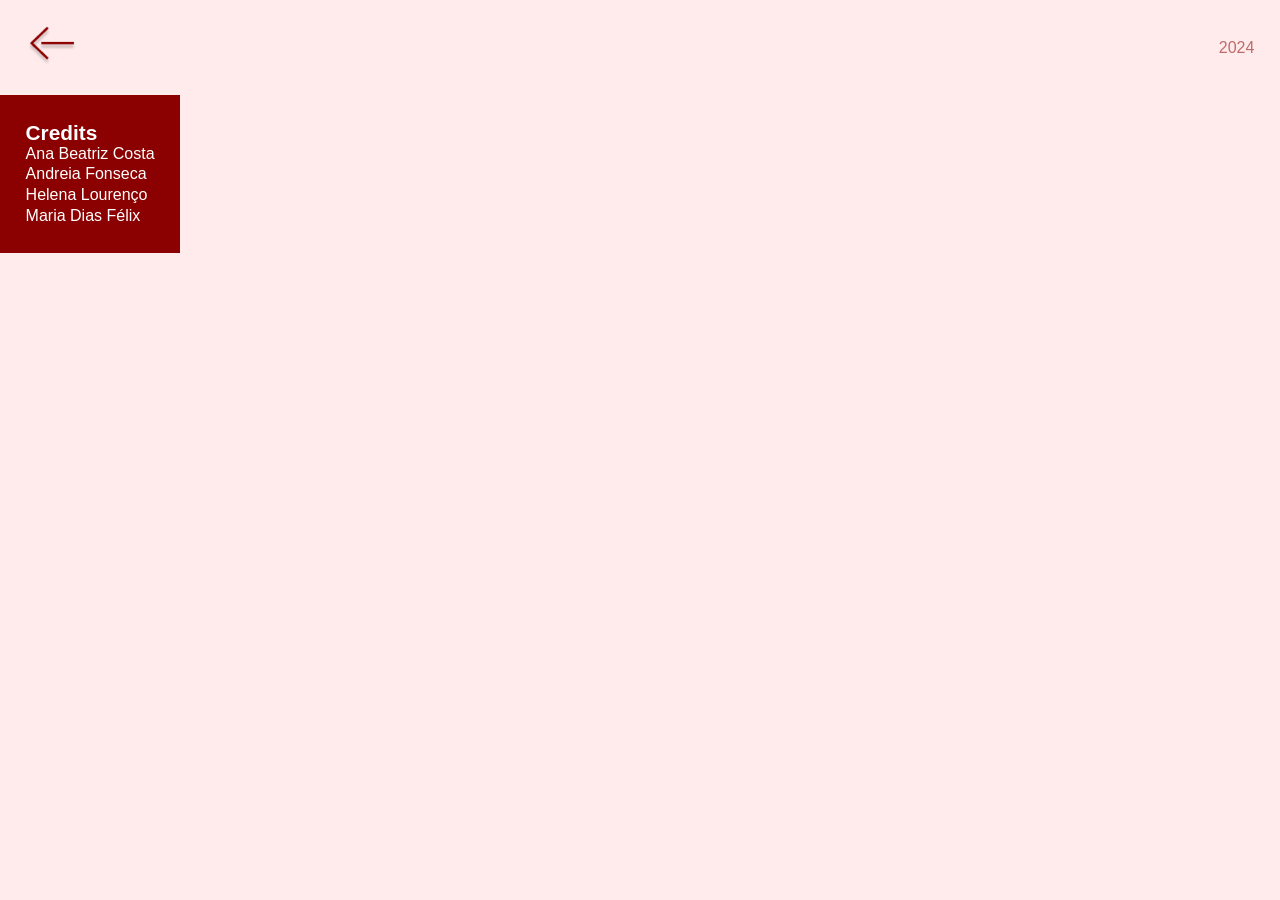
==== BUDDY.html @ 48abd118 "firs commit" ====
<!DOCTYPE html>
<html lang="en">
<head>
    <meta charset="UTF-8">
    <meta name="viewport" content="width=device-width, initial-scale=1.0">
    <title>salete correia</title>
    <link rel="stylesheet" href="BUDDY.css">
</head>

<body>
    <header>
        <div class="container">
            <div class="back"><a href="salete.html"><img src="photo/back.png" alt="seta"></a></div>
            <div class="ano">2024</div>
        </div>
    </header>

    <footer class="foot">
        <div class="credito">
            <b>Credits</b>
        </div>

        <div class="people">
            <li>Ana Beatriz Costa</li>
            <li>Andreia Fonseca</li>
            <li>Helena Lourenço</li>
            <li>Maria Dias Félix</li>
        </div>
    </footer>
</body>
</html>
---- BUDDY.css ----
body {
    background-color: #FFEBEB;
    display: grid;
    margin: 0%;
}

header {
    padding: 2%;
}

.container {
    display: grid;
    justify-content: space-between;
    align-items: center;
    grid-template-columns: auto auto;
    font-family: 'Arial', sans-serif;
    color: rgba(139, 0, 0, 0.55);
}
.container img {
    width: 80%;
}

.inicio {
    display: grid;
    row-gap: 10%;
    padding: 5%;
}

.title {
    display: grid;
    font-family: 'Italiana';
    font-size: 3rem;
    color: #ffffff;
    background-color: #8B0000;
    width: fit-content;
    padding-right: 1%;
    padding-left: 1%;
}

.oque {
    display: grid;
    color: #8B0000;
    font-family: 'Arial', sans-serif;
    font-size: 1.5rem;
}

footer {
    display: grid;
    justify-content: end;
    padding: 2%;
    font-family: 'Arial', sans-serif;
    color: #ffffff;
    background-color: #8B0000;
    width: fit-content;
}

.credito {
    font-size: 1.3rem;
}

li {
    list-style: none;
    margin-bottom: 2%;
}
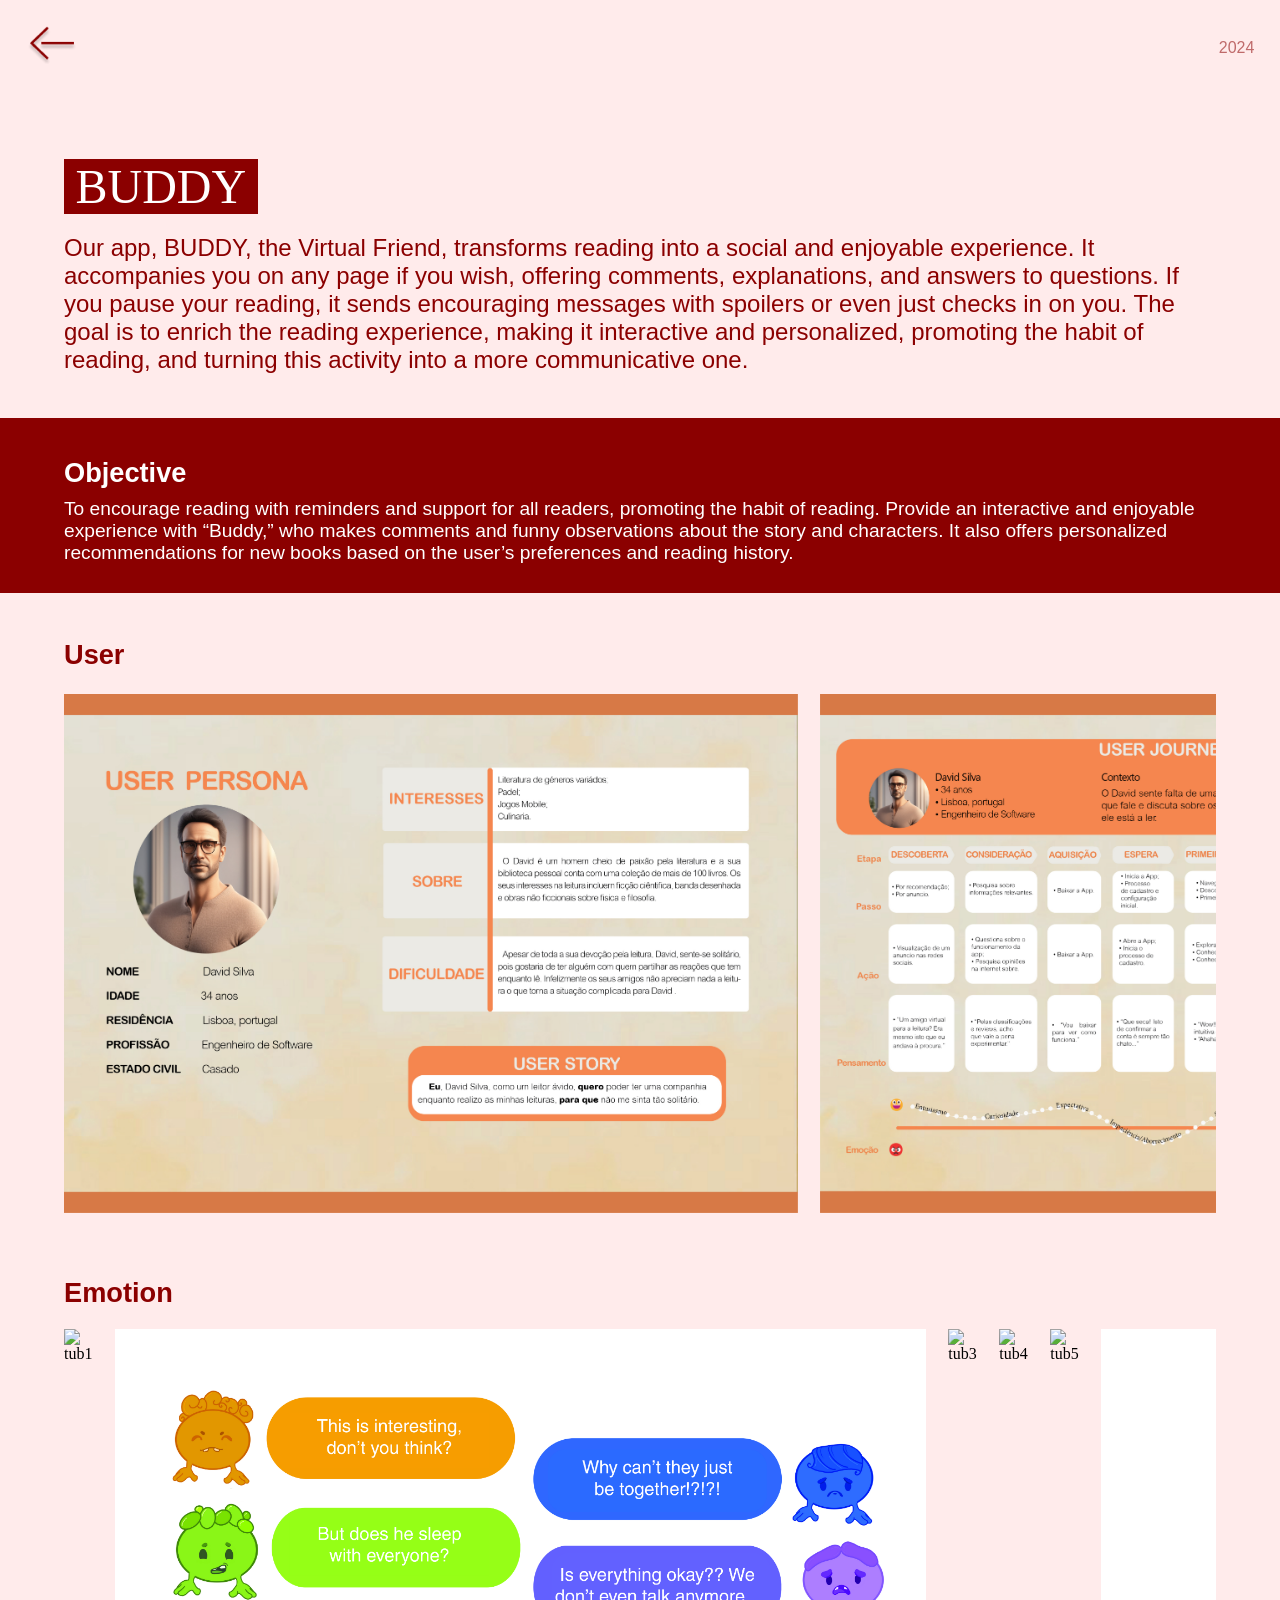
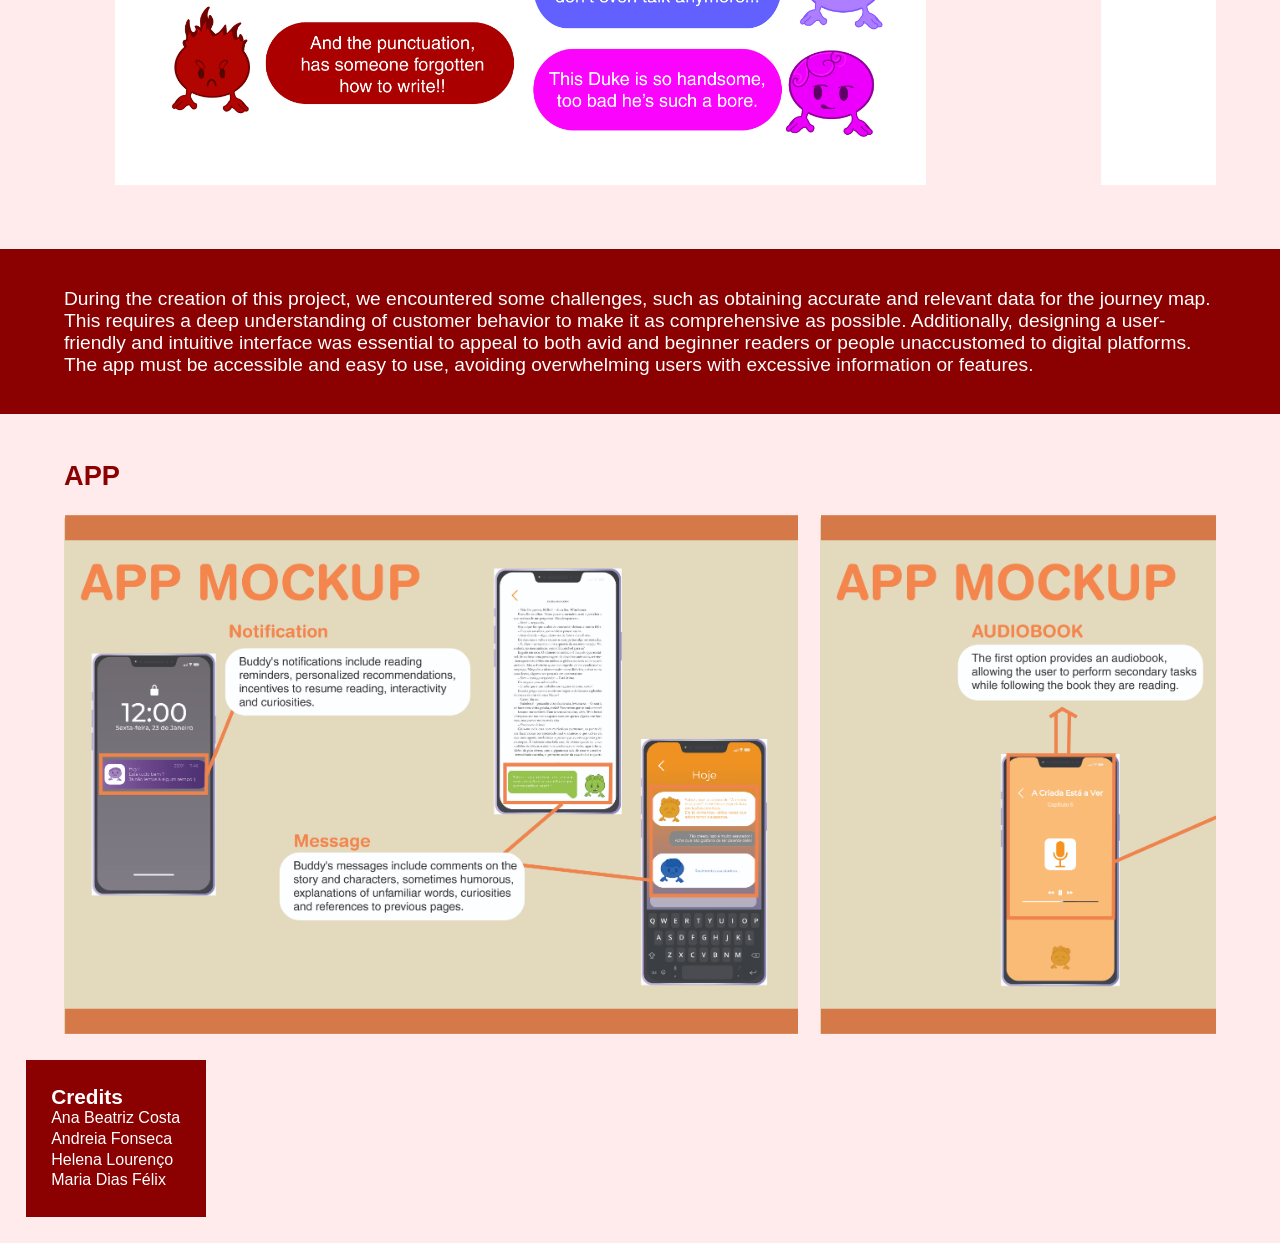
==== commit b2b2ede7: "new version" ====
--- a/BUDDY.html
+++ b/BUDDY.html
@@ -15,6 +15,76 @@
         </div>
     </header>
 
+    <section class="inicio">
+        <div class="title">
+            BUDDY
+        </div>
+        <div class="oque">
+            Our app, BUDDY, the Virtual Friend, transforms reading into a social and enjoyable experience. It accompanies you on any page if you wish, offering comments, explanations, and answers to questions. If you pause your reading, it sends encouraging messages with spoilers or even just checks in on you. The goal is to enrich the reading experience, making it interactive and personalized, promoting the habit of reading, and turning this activity into a more communicative one.
+        </div>
+    </section>
+
+    <section class="Objetivo">
+        <div class="inicio1">
+            <div class="objetivo1">
+                <b>Objective</b>
+            </div>
+    
+            <div class="objetivo2">
+                To encourage reading with reminders and support for all readers, promoting the habit of reading. Provide an interactive and enjoyable experience with “Buddy,” who makes comments and funny observations about the story and characters. It also offers personalized recommendations for new books based on the user’s preferences and reading history.
+            </div>
+        </div>
+    </section>
+
+    <section class="inicio2">
+        <div class="frase">
+            <b>User</b>
+        </div>
+
+        <div class="Sketches">
+            <img src="photo/PERSONA_1.jpg" alt="tabu1">
+            <img src="photo/USER_1.jpg" alt="tabu2">
+            <img src="photo/PERSONA_2.jpg" alt="tabu3">
+            <img src="photo/USER2.jpg" alt="tabu4">
+        </div>
+    </section>
+
+    <section class="inicio3">
+        <div class="frase1">
+            <b>Emotion</b>
+        </div>
+
+        <div class="Photographs">
+            <img src="photo/EMOCAO-01-01.jpg" alt="tub1">
+            <img src="photo/EMOCAO-02-02.jpg" alt="tub2">
+            <img src="photo/EMOCAO-03-03.jpg" alt="tub3">
+            <img src="photo/EMOCAO-04-04.jpg" alt="tub4">
+            <img src="photo/EMOCAO-05-05.jpg" alt="tub5">
+            <img src="photo/EMOCAO-06-06.jpg" alt="tub6">
+        </div>
+    </section>
+
+    <section class="Objetivo">
+        <div class="inicio1">
+            <div class="objetivo2">
+                During the creation of this project, we encountered some challenges, such as obtaining accurate and relevant data for the journey map. This requires a deep understanding of customer behavior to make it as comprehensive as possible. Additionally, designing a user-friendly and intuitive interface was essential to appeal to both avid and beginner readers or people unaccustomed to digital platforms. The app must be accessible and easy to use, avoiding overwhelming users with excessive information or features.
+            </div>
+        </div>
+    </section>
+
+    <section class="inicio2">
+        <div class="frase">
+            <b>APP</b>
+        </div>
+
+        <div class="Sketches">
+            <img src="photo/001.jpg" alt="tabu1">
+            <img src="photo/002.jpg" alt="tabu2">
+            <img src="photo/003.jpg" alt="tabu3">
+            <img src="photo/004.jpg" alt="tabu4">
+        </div>
+    </section>
+
     <footer class="foot">
         <div class="credito">
             <b>Credits</b>
--- a/BUDDY.css
+++ b/BUDDY.css
@@ -44,9 +44,94 @@
     font-size: 1.5rem;
 }
 
+.Objetivo {
+    background-color: #8B0000;
+}
+
+.inicio1 {
+    display: grid;
+    row-gap: 10%;
+    padding-left: 5%;
+    padding-right: 5%;
+    padding-top: 3%;
+    padding-bottom: 3%;
+}
+
+.objetivo1 {
+    color: #ffffff;
+    font-family: 'Arial', sans-serif;
+    font-size: 1.7rem;
+}
+
+.objetivo2 {
+    color: #ffffff;
+    font-family: 'Arial', sans-serif;
+    font-size: 1.2rem;
+}
+
+.inicio2 {
+    display: grid;
+    padding-right: 5%;
+    padding-left: 5%;
+}
+
+.frase {
+    font-family: 'Arial', sans-serif;
+    color: #8B0000;
+    font-size: 1.7rem;
+    padding-top: 4%;
+    padding-bottom: 2%;
+}
+
+.Sketches {
+    display: flex;
+    flex-direction: row;
+    column-gap: 2%;
+    flex-wrap: nowrap;
+    overflow: auto;
+    padding-right: 2%;
+}
+
+.Sketches img {
+    width: 65%;
+}
+
+.Sketches::-webkit-scrollbar {
+    width: 0;
+}
+
+.frase1 {
+    font-family: 'Arial', sans-serif;
+    color: #8B0000;
+    font-size: 1.7rem;
+}
+
+.inicio3 {
+    display: grid;
+    row-gap: 4%;
+    padding: 5%;
+}
+
+.Photographs {
+    display: flex;
+    flex-direction: row;
+    column-gap: 2%;
+    flex-wrap: nowrap;
+    overflow: auto;
+    padding-right: 2%;
+}
+
+.Photographs img {
+    width: 75%;
+}
+
+.Photographs::-webkit-scrollbar {
+    width: 0;
+}
+
 footer {
     display: grid;
-    justify-content: end;
+    margin: 2%;
     padding: 2%;
     font-family: 'Arial', sans-serif;
     color: #ffffff;
@@ -61,4 +146,50 @@
 li {
     list-style: none;
     margin-bottom: 2%;
-}+}
+
+/* mobile */
+@media screen and (max-width: 767px) {
+    .container img {
+        width: 50%;
+    }
+
+    .ano {
+        font-size: 0.8rem;
+    }
+
+    .title {
+        font-size: 1.5rem;
+    }
+
+    .oque {
+        font-size: 0.6rem;
+    }
+
+    .objetivo1 {
+        font-size: 0.8rem;
+    }
+
+    .objetivo2 {
+        font-size: 0.6rem;
+    }
+
+    .frase {
+        font-size: 0.8rem;
+    }
+
+    .frase1 {
+        font-size: 0.8rem;
+    }
+
+    .credito {
+        font-size: 0.8rem;
+    }
+
+    .people {
+        font-size: 0.6rem;
+    }
+}
+
+/* tablet */
+@media screen and (min-width: 768px) and (max-width: 1023px) {}
